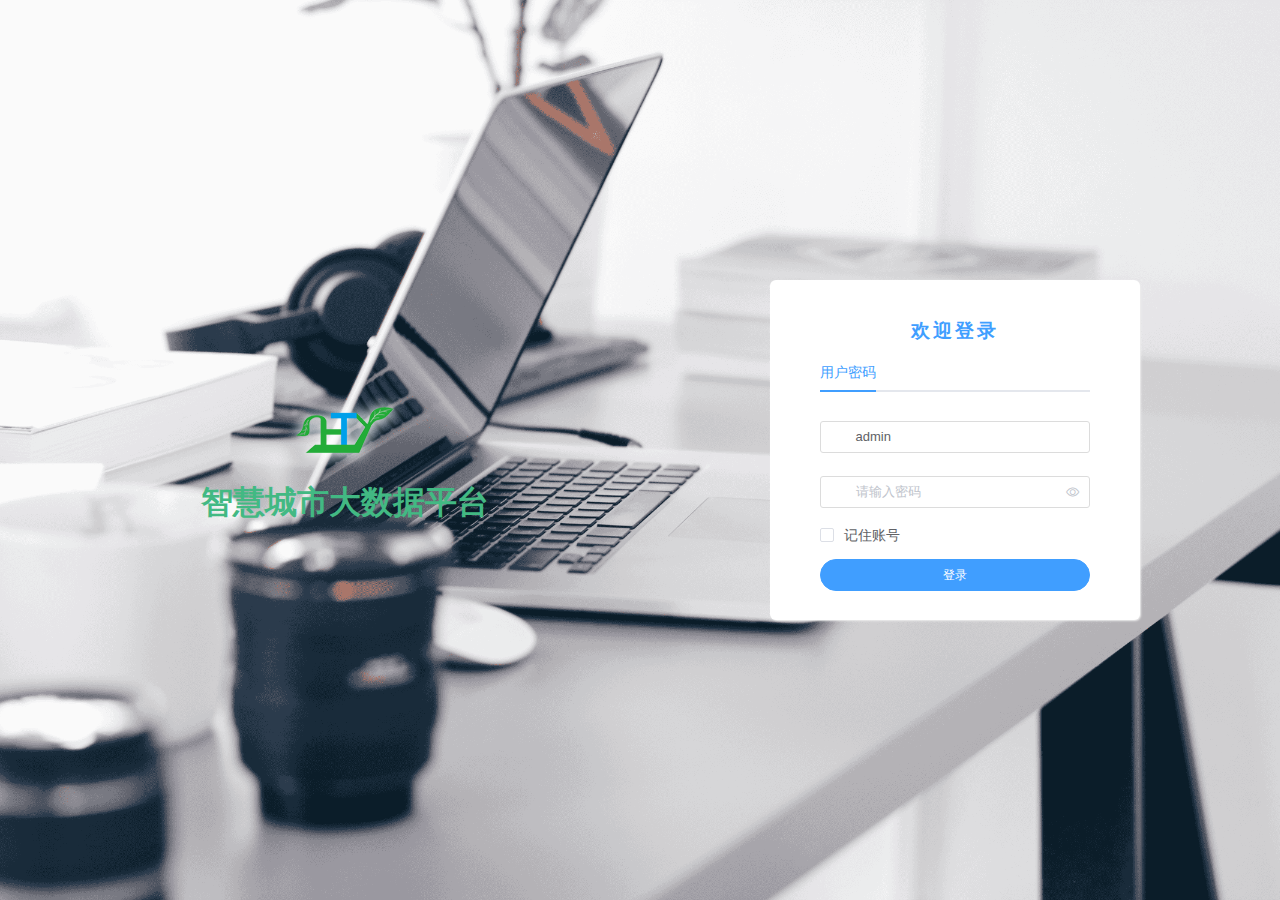
==== vue-permission/index.html @ 2592dc76 "project init" ====
<!DOCTYPE html><html><head><meta charset=utf-8><meta name=viewport content="width=device-width,initial-scale=1"><title>智慧城市大数据平台</title><script type=text/javascript src="http://api.map.baidu.com/api?v=2.0&ak=z9qCxCnqi2R1jnsE6jqGMb7bfvk0Vigt"></script><style>html,
    body,
    #app {
      height: 100%;
      margin: 0px;
      padding: 0px;
    }
    .chromeframe {
      margin: 0.2em 0;
      background: #ccc;
      color: #000;
      padding: 0.2em 0;
    }

    #loader-wrapper {
      position: fixed;
      top: 0;
      left: 0;
      width: 100%;
      height: 100%;
      z-index: 999999;
    }

    #loader {
      display: block;
      position: relative;
      left: 50%;
      top: 50%;
      width: 150px;
      height: 150px;
      margin: -75px 0 0 -75px;
      border-radius: 50%;
      border: 3px solid transparent;
      /* COLOR 1 */
      border-top-color: #FFF;
      -webkit-animation: spin 2s linear infinite;
      /* Chrome, Opera 15+, Safari 5+ */
      -ms-animation: spin 2s linear infinite;
      /* Chrome, Opera 15+, Safari 5+ */
      -moz-animation: spin 2s linear infinite;
      /* Chrome, Opera 15+, Safari 5+ */
      -o-animation: spin 2s linear infinite;
      /* Chrome, Opera 15+, Safari 5+ */
      animation: spin 2s linear infinite;
      /* Chrome, Firefox 16+, IE 10+, Opera */
      z-index: 1001;
    }

    #loader:before {
      content: "";
      position: absolute;
      top: 5px;
      left: 5px;
      right: 5px;
      bottom: 5px;
      border-radius: 50%;
      border: 3px solid transparent;
      /* COLOR 2 */
      border-top-color: #FFF;
      -webkit-animation: spin 3s linear infinite;
      /* Chrome, Opera 15+, Safari 5+ */
      -moz-animation: spin 3s linear infinite;
      /* Chrome, Opera 15+, Safari 5+ */
      -o-animation: spin 3s linear infinite;
      /* Chrome, Opera 15+, Safari 5+ */
      -ms-animation: spin 3s linear infinite;
      /* Chrome, Opera 15+, Safari 5+ */
      animation: spin 3s linear infinite;
      /* Chrome, Firefox 16+, IE 10+, Opera */
    }

    #loader:after {
      content: "";
      position: absolute;
      top: 15px;
      left: 15px;
      right: 15px;
      bottom: 15px;
      border-radius: 50%;
      border: 3px solid transparent;
      border-top-color: #FFF;
      /* COLOR 3 */
      -moz-animation: spin 1.5s linear infinite;
      /* Chrome, Opera 15+, Safari 5+ */
      -o-animation: spin 1.5s linear infinite;
      /* Chrome, Opera 15+, Safari 5+ */
      -ms-animation: spin 1.5s linear infinite;
      /* Chrome, Opera 15+, Safari 5+ */
      -webkit-animation: spin 1.5s linear infinite;
      /* Chrome, Opera 15+, Safari 5+ */
      animation: spin 1.5s linear infinite;
      /* Chrome, Firefox 16+, IE 10+, Opera */
    }


    @-webkit-keyframes spin {
      0% {
        -webkit-transform: rotate(0deg);
        /* Chrome, Opera 15+, Safari 3.1+ */
        -ms-transform: rotate(0deg);
        /* IE 9 */
        transform: rotate(0deg);
        /* Firefox 16+, IE 10+, Opera */
      }
      100% {
        -webkit-transform: rotate(360deg);
        /* Chrome, Opera 15+, Safari 3.1+ */
        -ms-transform: rotate(360deg);
        /* IE 9 */
        transform: rotate(360deg);
        /* Firefox 16+, IE 10+, Opera */
      }
    }

    @keyframes spin {
      0% {
        -webkit-transform: rotate(0deg);
        /* Chrome, Opera 15+, Safari 3.1+ */
        -ms-transform: rotate(0deg);
        /* IE 9 */
        transform: rotate(0deg);
        /* Firefox 16+, IE 10+, Opera */
      }
      100% {
        -webkit-transform: rotate(360deg);
        /* Chrome, Opera 15+, Safari 3.1+ */
        -ms-transform: rotate(360deg);
        /* IE 9 */
        transform: rotate(360deg);
        /* Firefox 16+, IE 10+, Opera */
      }
    }

    #loader-wrapper .loader-section {
      position: fixed;
      top: 0;
      width: 51%;
      height: 100%;
      background: #7171C6;
      /* Old browsers */
      z-index: 1000;
      -webkit-transform: translateX(0);
      /* Chrome, Opera 15+, Safari 3.1+ */
      -ms-transform: translateX(0);
      /* IE 9 */
      transform: translateX(0);
      /* Firefox 16+, IE 10+, Opera */
    }

    #loader-wrapper .loader-section.section-left {
      left: 0;
    }

    #loader-wrapper .loader-section.section-right {
      right: 0;
    }

    /* Loaded */

    .loaded #loader-wrapper .loader-section.section-left {
      -webkit-transform: translateX(-100%);
      /* Chrome, Opera 15+, Safari 3.1+ */
      -ms-transform: translateX(-100%);
      /* IE 9 */
      transform: translateX(-100%);
      /* Firefox 16+, IE 10+, Opera */
      -webkit-transition: all 0.7s 0.3s cubic-bezier(0.645, 0.045, 0.355, 1.000);
      transition: all 0.7s 0.3s cubic-bezier(0.645, 0.045, 0.355, 1.000);
    }

    .loaded #loader-wrapper .loader-section.section-right {
      -webkit-transform: translateX(100%);
      /* Chrome, Opera 15+, Safari 3.1+ */
      -ms-transform: translateX(100%);
      /* IE 9 */
      transform: translateX(100%);
      /* Firefox 16+, IE 10+, Opera */
      -webkit-transition: all 0.7s 0.3s cubic-bezier(0.645, 0.045, 0.355, 1.000);
      transition: all 0.7s 0.3s cubic-bezier(0.645, 0.045, 0.355, 1.000);
    }

    .loaded #loader {
      opacity: 0;
      -webkit-transition: all 0.3s ease-out;
      transition: all 0.3s ease-out;
    }

    .loaded #loader-wrapper {
      visibility: hidden;
      -webkit-transform: translateY(-100%);
      /* Chrome, Opera 15+, Safari 3.1+ */
      -ms-transform: translateY(-100%);
      /* IE 9 */
      transform: translateY(-100%);
      /* Firefox 16+, IE 10+, Opera */
      -webkit-transition: all 0.3s 1s ease-out;
      transition: all 0.3s 1s ease-out;
    }

    /* JavaScript Turned Off */

    .no-js #loader-wrapper {
      display: none;
    }

    .no-js h1 {
      color: #222222;
    }

    #loader-wrapper .load_title {
      font-family: 'Open Sans';
      color: #FFF;
      font-size: 19px;
      width: 100%;
      text-align: center;
      z-index: 9999999999999;
      position: absolute;
      top: 60%;
      opacity: 1;
      line-height: 30px;
    }

    #loader-wrapper .load_title span {
      font-weight: normal;
      font-style: italic;
      font-size: 13px;
      color: #FFF;
      opacity: 0.5;
    }</style><link rel="shortcut icon" href=/vue-permission/log.ico><link href=/vue-permission/static/css/app.f317c25a96d28ac69c04bac79b1f3207.css rel=stylesheet></head><body><div id=app><div id=loader-wrapper><div id=loader></div><div class="loader-section section-left"></div><div class="loader-section section-right"></div><div class=load_title>正在加载...<br><span>V1.0</span></div></div></div><script type=text/javascript src=/vue-permission/static/js/manifest.f048fe5f5a6a45dfcf8b.js></script><script type=text/javascript src=/vue-permission/static/js/app.2dcead380b0eec92613d.js></script></body></html>
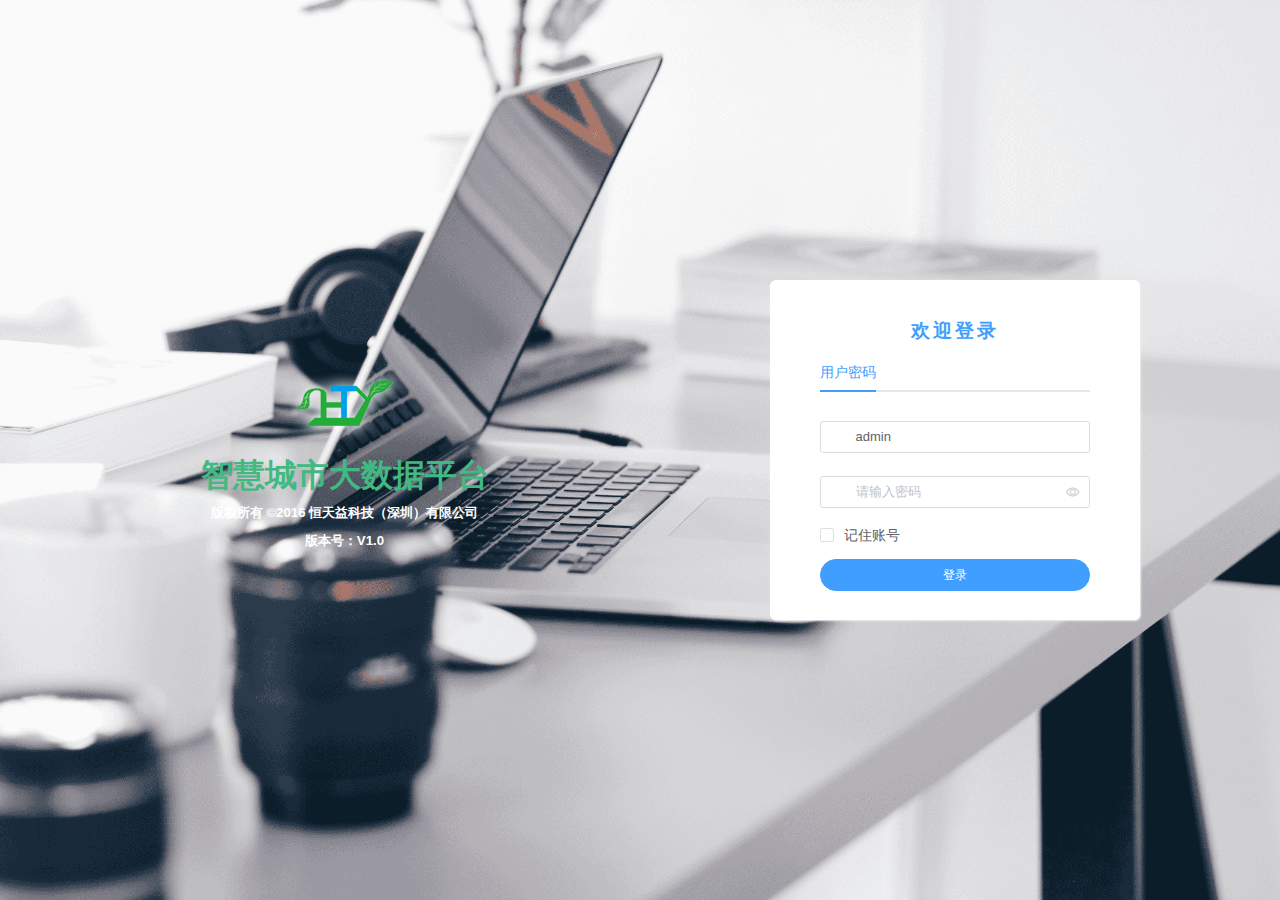
==== commit fa5e9d06: "vue-permission updata" ====
--- a/vue-permission/index.html
+++ b/vue-permission/index.html
@@ -208,9 +208,8 @@
     }
 
     #loader-wrapper .load_title {
-      font-family: 'Open Sans';
       color: #FFF;
-      font-size: 19px;
+      font-size: 20px;
       width: 100%;
       text-align: center;
       z-index: 9999999999999;
@@ -226,4 +225,4 @@
       font-size: 13px;
       color: #FFF;
       opacity: 0.5;
-    }</style><link rel="shortcut icon" href=/vue-permission/log.ico><link href=/vue-permission/static/css/app.f317c25a96d28ac69c04bac79b1f3207.css rel=stylesheet></head><body><div id=app><div id=loader-wrapper><div id=loader></div><div class="loader-section section-left"></div><div class="loader-section section-right"></div><div class=load_title>正在加载...<br><span>V1.0</span></div></div></div><script type=text/javascript src=/vue-permission/static/js/manifest.f048fe5f5a6a45dfcf8b.js></script><script type=text/javascript src=/vue-permission/static/js/app.2dcead380b0eec92613d.js></script></body></html>+    }</style><link rel="shortcut icon" href=/vue-permission/log.ico><link href=/vue-permission/static/css/app.f317c25a96d28ac69c04bac79b1f3207.css rel=stylesheet></head><body><div id=app><div id=loader-wrapper><div id=loader></div><div class="loader-section section-left"></div><div class="loader-section section-right"></div><div class=load_title>正在加载...<br><span>版权所有 ©2016 恒天益科技（深圳）有限公司</span><br><span>版本号：V1.0</span></div></div></div><script type=text/javascript src=/vue-permission/static/js/manifest.e7045ecf62c2c64ab19c.js></script><script type=text/javascript src=/vue-permission/static/js/app.31e263747df4888f9b1a.js></script></body></html>